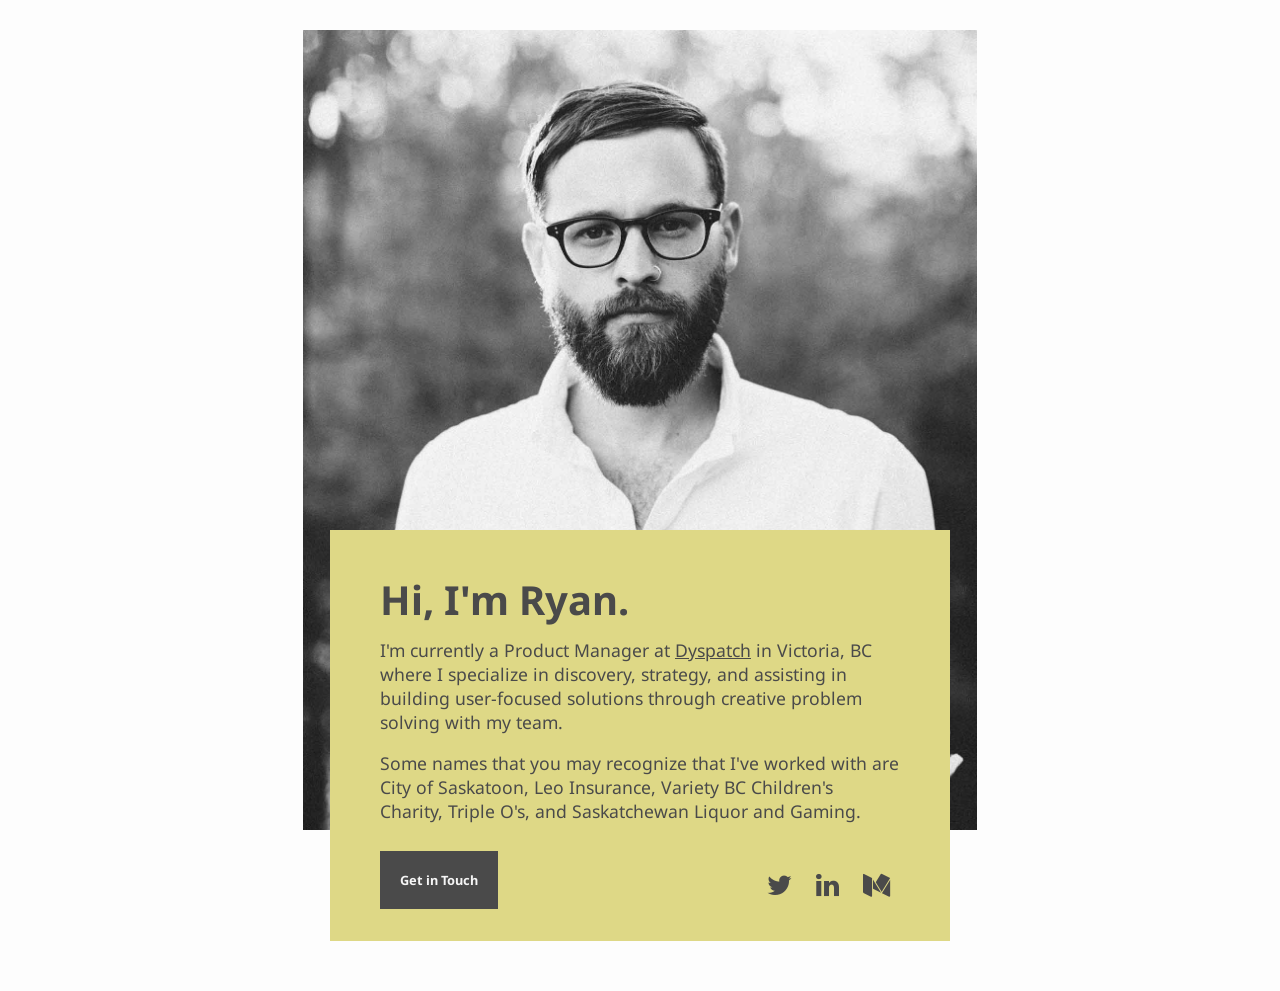
==== index.html @ c7fbda13 "Rename index.php to index.html" ====
<!DOCTYPE html>
<html>
<head>
	<!-- Global site tag (gtag.js) - Google Analytics -->
<script async src="https://www.googletagmanager.com/gtag/js?id=UA-130670275-1"></script>
<script>
  window.dataLayer = window.dataLayer || [];
  function gtag(){dataLayer.push(arguments);}
  gtag('js', new Date());

  gtag('config', 'UA-130670275-1');
</script>

	<title>Ryan Stinson - Victoria, BC based Product Manager and Designer</title>
	<meta name="viewport" content="width=device-width, initial-scale=1.0, maximum-scale=1.0, user-scalable0">
    <link href="https://fonts.googleapis.com/css?family=Droid+Sans:400,700" rel="stylesheet">  
    <link href="//cdnjs.cloudflare.com/ajax/libs/font-awesome/4.7.0/css/font-awesome.css" rel="stylesheet" type="text/css" />
    <link rel="stylesheet" type="text/css" href="css/font-awesome.css">  
    <link rel="stylesheet" type="text/css" href="css/style.css">
	<link rel="shortcut icon" href="/favicon.ico" type="image/x-icon">
	<link rel="icon" href="/favicon.ico" type="image/x-icon">

</head>
<body>
<div class="container">
	<div class="portrait"></div>
	<div class="info">
		<H1>Hi, I'm Ryan.</H1>
		<p>I'm currently a Product Manager at <a href="https://dyspatch.io/" target="_blank">Dyspatch</a> in Victoria, BC where I specialize in discovery, strategy, and assisting in building user-focused solutions through creative problem solving with my team.</p>

		<p>Some names that you may recognize that I've worked with are City of Saskatoon, Leo Insurance, Variety BC Children's Charity, Triple O's, and Saskatchewan Liquor and Gaming.</p>
		<a href="mailto:ryan.stinson@gmail.com?subject=Hello from RyanStinson.ca" class="button">Get in Touch</a>
		<div class="social">
			<ul>
				<li><a href="http://twitter.com/ryanstinson" target="_blank"><i class="fa fa-twitter" aria-hidden="true"></a></i></li>
				<li><a href="https://www.linkedin.com/in/rstinson/" target="_blank"><i class="fa fa-linkedin" aria-hidden="true"></i></a></li>
				<li><a href="https://medium.com/@ryanstinson" target="_blank"><i class="fa fa-medium" aria-hidden="true"></i></a></li>

			</ul>
		</div>
	</div>
</div>
</body>
</html>
---- css/style.css ----
body {
		font-family: "Droid Sans", "Helvetica", "Arial", sans-serif;
		padding: 0;
		margin: 30px 0 50px 0;
		margin-top:30px;
		color:#4A4A4A;
		background-color: #fdfdfd;
	}

	div.portrait{
		margin: auto;
		width: 85%;
		max-width: 750px;
		height: auto;
		min-height: 800px; 
		background-image: url(../images/rs-bio-2x.jpg);
		background-position: top;
		background-size: contain;
		background-repeat: no-repeat;
		position: inherit;
	}

	div.info{
		margin: auto;
		margin-top:-300px;
		width: 70%;
		max-width: 520px;
		min-width:320px; 
		height: auto;
		padding: 50px 50px 100px 50px;
		background-color:#DED886;
		position: inherit;
/*		transform: rotate(-1deg);*/
	}

	h1{
		font-size: 2.5rem;
		font-weight: 700;
		line-height: 2.5rem;
		padding: 0;
		margin: 0;
/*		transform: rotate(1deg);*/
	}

 	p{
		font-size: 1.1rem;
		line-height: 1.5rem;
/*		transform: rotate(1deg);*/
	}

	a{
		text-decoration: underline;
		color:#4A4A4A;
	}

	a:hover{
		text-decoration: none;
	}

	a.button {
		width: auto;
		margin-top:10px;
		padding: 20px;
		color: blue;
		text-align: center;
		display: inline-block;
		border: 1px;
		font-family: "Droid Sans";
		font-weight: 700;
		font-size: .8rem;
		color: #f5f5f5;
		background-color: #4A4A4A;
		float: left;
		position: relative;
		text-decoration: none;
/*		transform: rotate(1deg);*/
	}

	a.button:hover {
		color: #4A4A4A;
		background-color: #C9C378;
	}

	div.social{
		float:right;
	}

	ul{
		list-style-type: none;
		padding: 0;
		margin-top:25px;
		display: inline-block;
/*		transform: rotate(1deg);*/
	}

	li {
		display: inline;
		font-size: 1.7rem;
		margin-right: 20px;
	}

	li:last-child{
		margin-right: 10px;
	}

	i{
		color: #4A4A4A;
	}

	i:hover{
		color: #C1BB72;

	}

	i:visted{
		color: #4A4A4A;
	}


/*Mainly to fix the portrait and realign information*/

@media (max-width: 600px) {

	body{
		margin: 20px 0 20px 0;
	}

	div.portrait{
		margin: auto;
		width: 90%;
		max-width:480px;
		min-width: 320px:  
		height: 200px;
		min-height: 400px;
		background-image: url(../images/rs-bio-2x.jpg);
		background-position: top;
		background-size: contain;
		background-repeat: no-repeat;
	}

	div.info{
		margin: auto;
		margin-top:-100px;
		width: 75%;
		min-width: 270px;
		height: auto;
		padding: 20px 20px 100px 20px;
		background-color:#DED886;
	}

	h1 {
		font-size: 1.5rem;
	}

	p {
		font-size: 1rem;
	}

}

/*Mobile-ish sized devices - remove the rotation*/

@media (max-width: 360px) {
	
	div.info{
		transform: rotate(0deg);
	}

	h1 {
		transform: rotate(0deg);
	}

	p{
		transform: rotate(0deg);
	}

	a.button{
		transform: rotate(0deg);
	}

	ul{
		transform: rotate(0deg);
	}
}
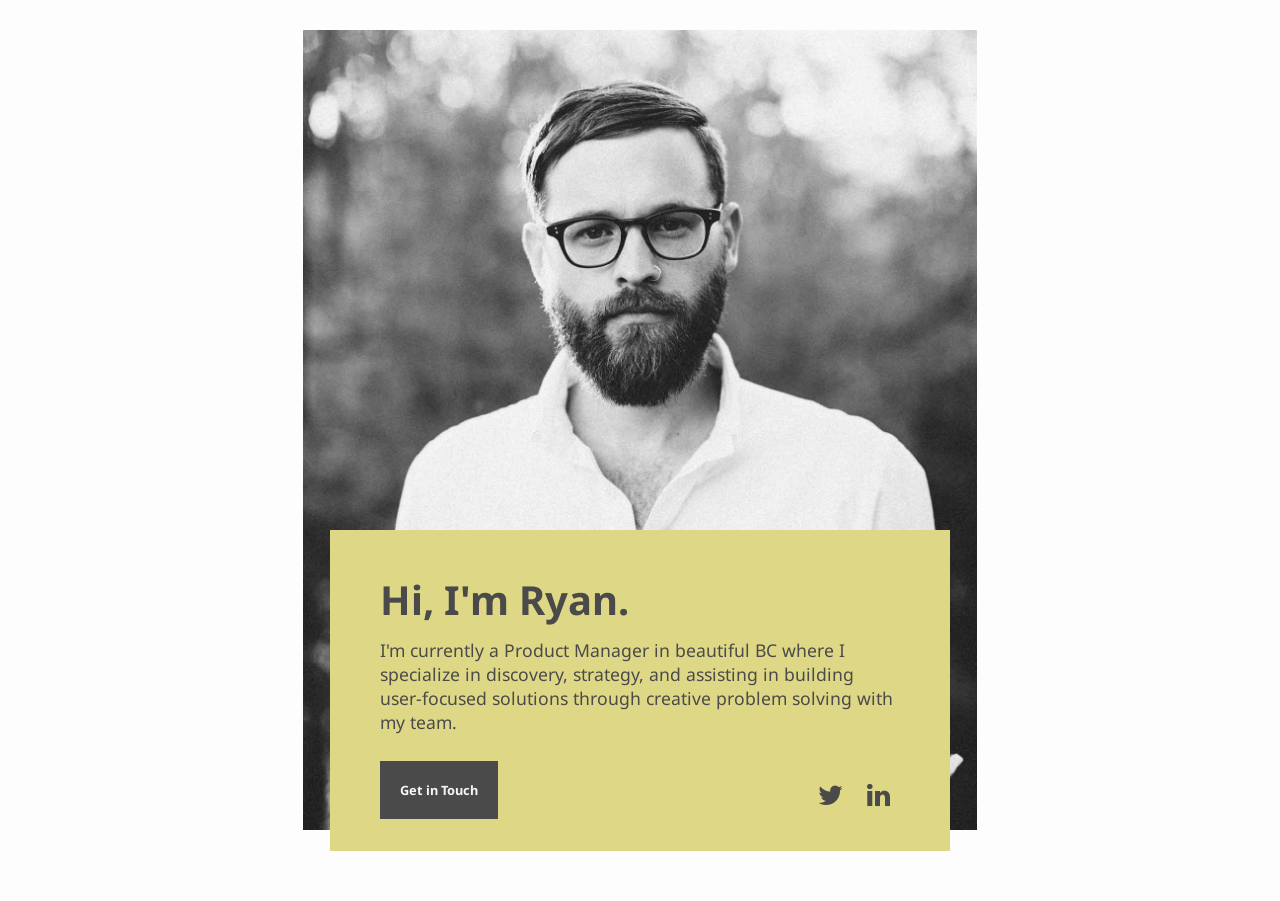
==== commit 11dd3543: "update index.html content removed dyspatch and medium link" ====
--- a/index.html
+++ b/index.html
@@ -11,7 +11,7 @@
   gtag('config', 'UA-130670275-1');
 </script>
 
-	<title>Ryan Stinson - Victoria, BC based Product Manager and Designer</title>
+	<title>Ryan Stinson - BC based Product Manager</title>
 	<meta name="viewport" content="width=device-width, initial-scale=1.0, maximum-scale=1.0, user-scalable0">
     <link href="https://fonts.googleapis.com/css?family=Droid+Sans:400,700" rel="stylesheet">  
     <link href="//cdnjs.cloudflare.com/ajax/libs/font-awesome/4.7.0/css/font-awesome.css" rel="stylesheet" type="text/css" />
@@ -26,15 +26,12 @@
 	<div class="portrait"></div>
 	<div class="info">
 		<H1>Hi, I'm Ryan.</H1>
-		<p>I'm currently a Product Manager at <a href="https://dyspatch.io/" target="_blank">Dyspatch</a> in Victoria, BC where I specialize in discovery, strategy, and assisting in building user-focused solutions through creative problem solving with my team.</p>
-
-		<p>Some names that you may recognize that I've worked with are City of Saskatoon, Leo Insurance, Variety BC Children's Charity, Triple O's, and Saskatchewan Liquor and Gaming.</p>
+		<p>I'm currently a Product Manager in beautiful BC where I specialize in discovery, strategy, and assisting in building user-focused solutions through creative problem solving with my team.</p>
 		<a href="mailto:ryan.stinson@gmail.com?subject=Hello from RyanStinson.ca" class="button">Get in Touch</a>
 		<div class="social">
 			<ul>
 				<li><a href="http://twitter.com/ryanstinson" target="_blank"><i class="fa fa-twitter" aria-hidden="true"></a></i></li>
 				<li><a href="https://www.linkedin.com/in/rstinson/" target="_blank"><i class="fa fa-linkedin" aria-hidden="true"></i></a></li>
-				<li><a href="https://medium.com/@ryanstinson" target="_blank"><i class="fa fa-medium" aria-hidden="true"></i></a></li>
 
 			</ul>
 		</div>
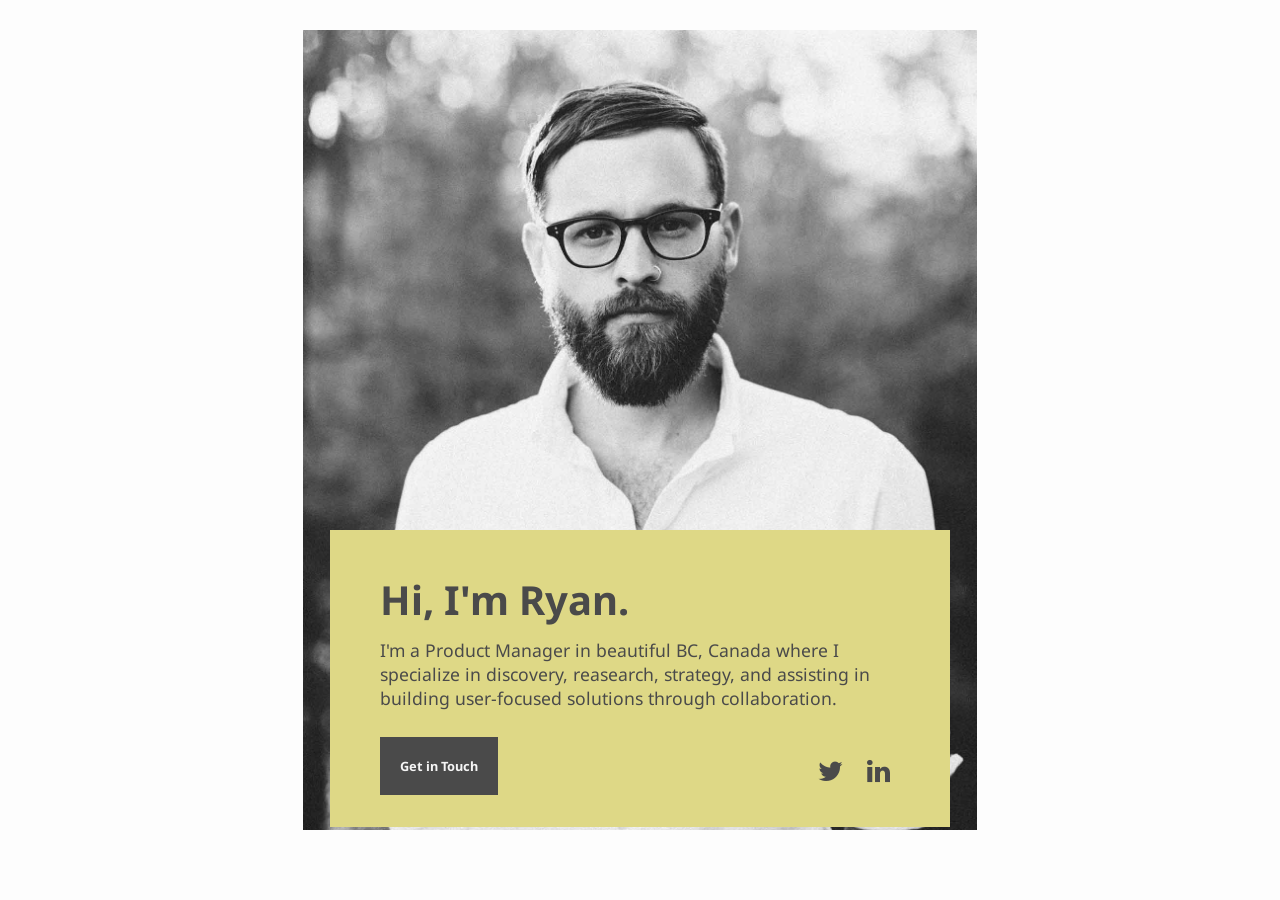
==== commit 79f1a712: "Update index.html" ====
--- a/index.html
+++ b/index.html
@@ -26,7 +26,7 @@
 	<div class="portrait"></div>
 	<div class="info">
 		<H1>Hi, I'm Ryan.</H1>
-		<p>I'm currently a Product Manager in beautiful BC where I specialize in discovery, strategy, and assisting in building user-focused solutions through creative problem solving with my team.</p>
+		<p>I'm a Product Manager in beautiful BC, Canada where I specialize in discovery, reasearch, strategy, and assisting in building user-focused solutions through collaboration.</p>
 		<a href="mailto:ryan.stinson@gmail.com?subject=Hello from RyanStinson.ca" class="button">Get in Touch</a>
 		<div class="social">
 			<ul>
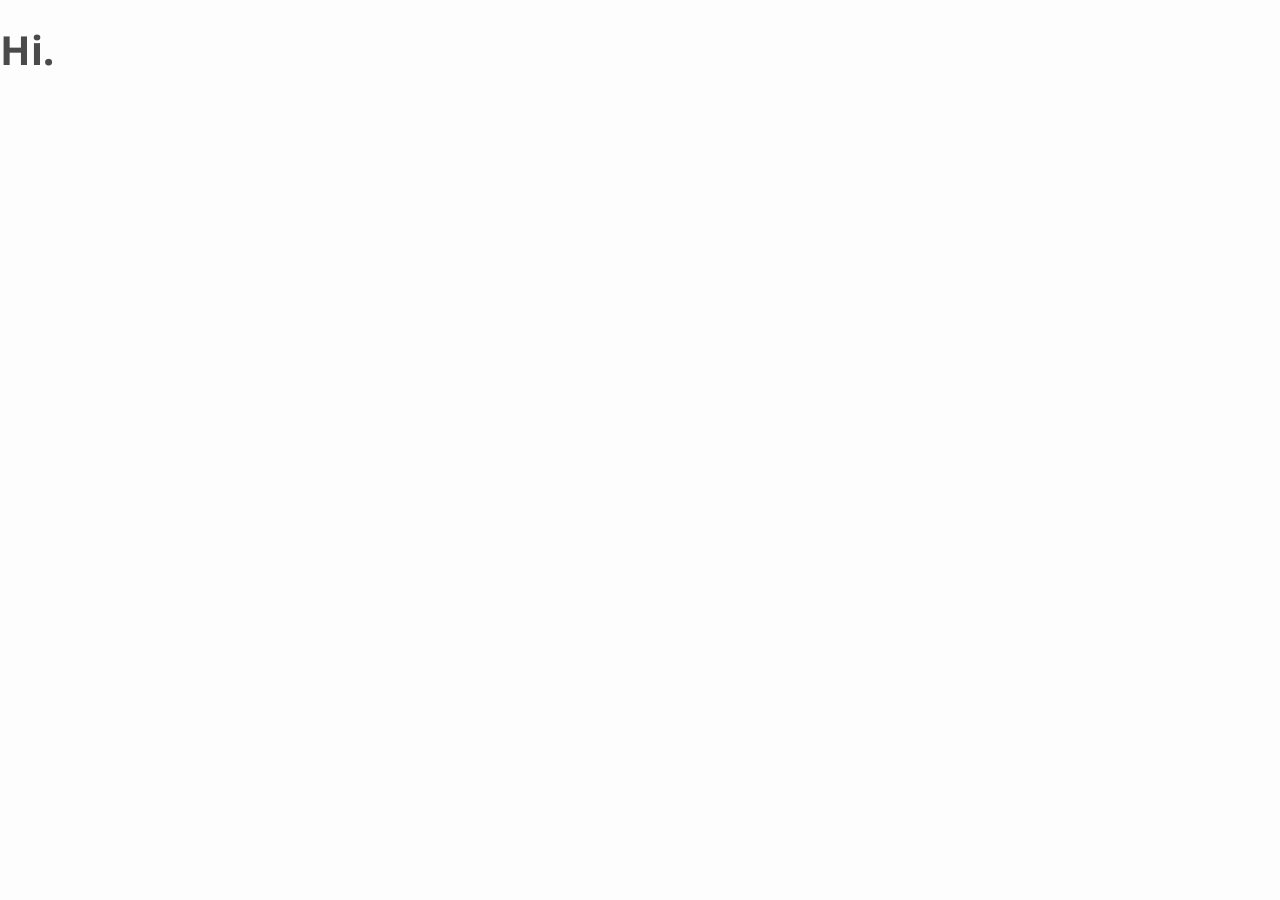
==== commit 5fa45a21: "Update index.html" ====
--- a/index.html
+++ b/index.html
@@ -11,7 +11,7 @@
   gtag('config', 'UA-130670275-1');
 </script>
 
-	<title>Ryan Stinson - BC based Product Manager</title>
+	<title>Ryan Stinson</title>
 	<meta name="viewport" content="width=device-width, initial-scale=1.0, maximum-scale=1.0, user-scalable0">
     <link href="https://fonts.googleapis.com/css?family=Droid+Sans:400,700" rel="stylesheet">  
     <link href="//cdnjs.cloudflare.com/ajax/libs/font-awesome/4.7.0/css/font-awesome.css" rel="stylesheet" type="text/css" />
@@ -22,20 +22,6 @@
 
 </head>
 <body>
-<div class="container">
-	<div class="portrait"></div>
-	<div class="info">
-		<H1>Hi, I'm Ryan.</H1>
-		<p>I'm a Product Manager in beautiful BC, Canada where I specialize in discovery, reasearch, strategy, and assisting in building user-focused solutions through collaboration.</p>
-		<a href="mailto:ryan.stinson@gmail.com?subject=Hello from RyanStinson.ca" class="button">Get in Touch</a>
-		<div class="social">
-			<ul>
-				<li><a href="http://twitter.com/ryanstinson" target="_blank"><i class="fa fa-twitter" aria-hidden="true"></a></i></li>
-				<li><a href="https://www.linkedin.com/in/rstinson/" target="_blank"><i class="fa fa-linkedin" aria-hidden="true"></i></a></li>
-
-			</ul>
-		</div>
-	</div>
-</div>
+	<h1>Hi.</h1>
 </body>
 </html>
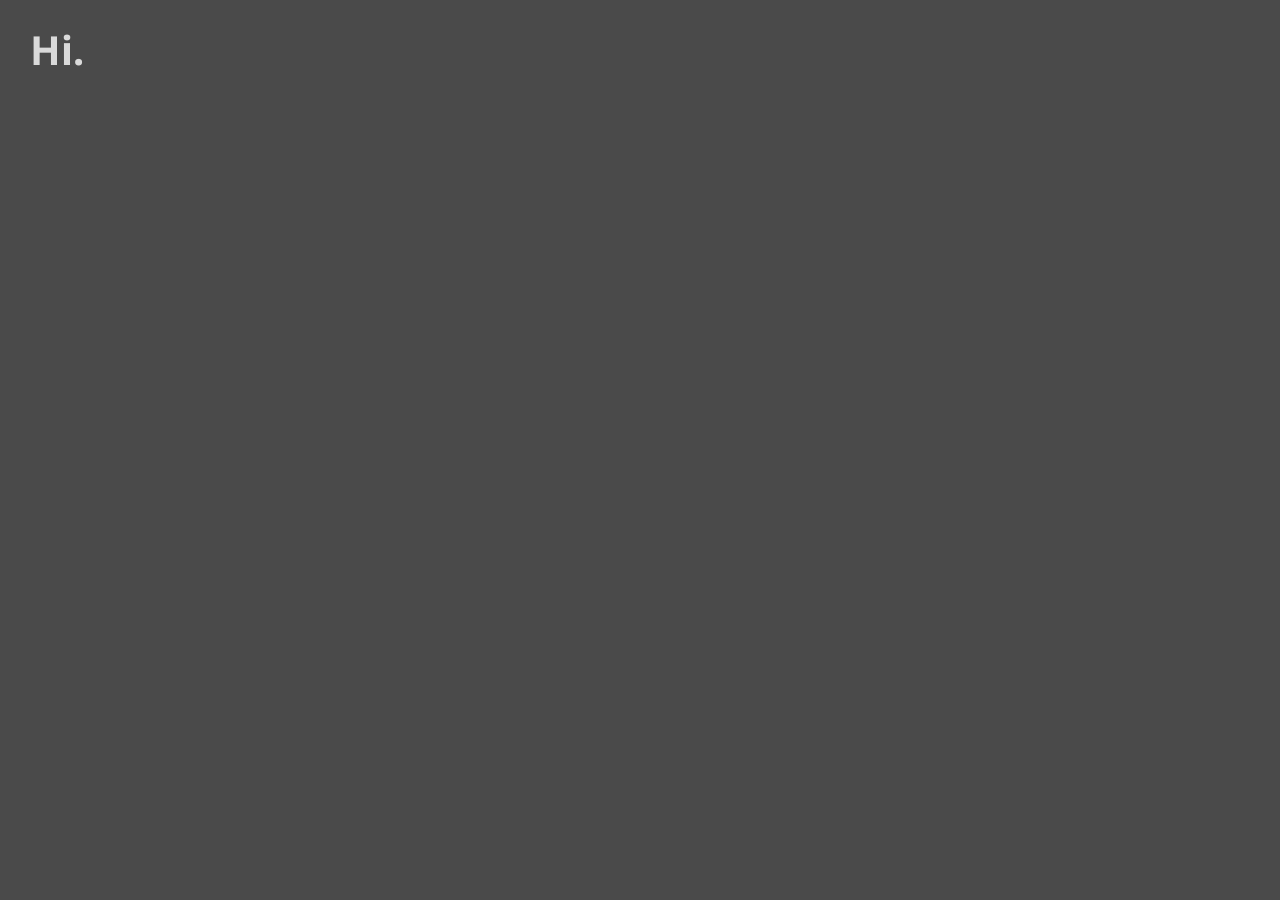
==== commit 819bcf76: "Update index.html" ====
--- a/index.html
+++ b/index.html
@@ -1,14 +1,14 @@
 <!DOCTYPE html>
 <html>
 <head>
-	<!-- Global site tag (gtag.js) - Google Analytics -->
-<script async src="https://www.googletagmanager.com/gtag/js?id=UA-130670275-1"></script>
+<!-- Google tag (gtag.js) -->
+<script async src="https://www.googletagmanager.com/gtag/js?id=G-KDJM3YX94L"></script>
 <script>
   window.dataLayer = window.dataLayer || [];
   function gtag(){dataLayer.push(arguments);}
   gtag('js', new Date());
 
-  gtag('config', 'UA-130670275-1');
+  gtag('config', 'G-KDJM3YX94L');
 </script>
 
 	<title>Ryan Stinson</title>
--- a/css/style.css
+++ b/css/style.css
@@ -1,10 +1,9 @@
 	body {
 		font-family: "Droid Sans", "Helvetica", "Arial", sans-serif;
 		padding: 0;
-		margin: 30px 0 50px 0;
-		margin-top:30px;
-		color:#4A4A4A;
-		background-color: #fdfdfd;
+		margin: 30px 50px 50px 30px;
+		color:#dadada;
+		background-color: #4A4A4A;
 	}
 
 	div.portrait{
@@ -181,4 +180,4 @@
 	ul{
 		transform: rotate(0deg);
 	}
-}+}
